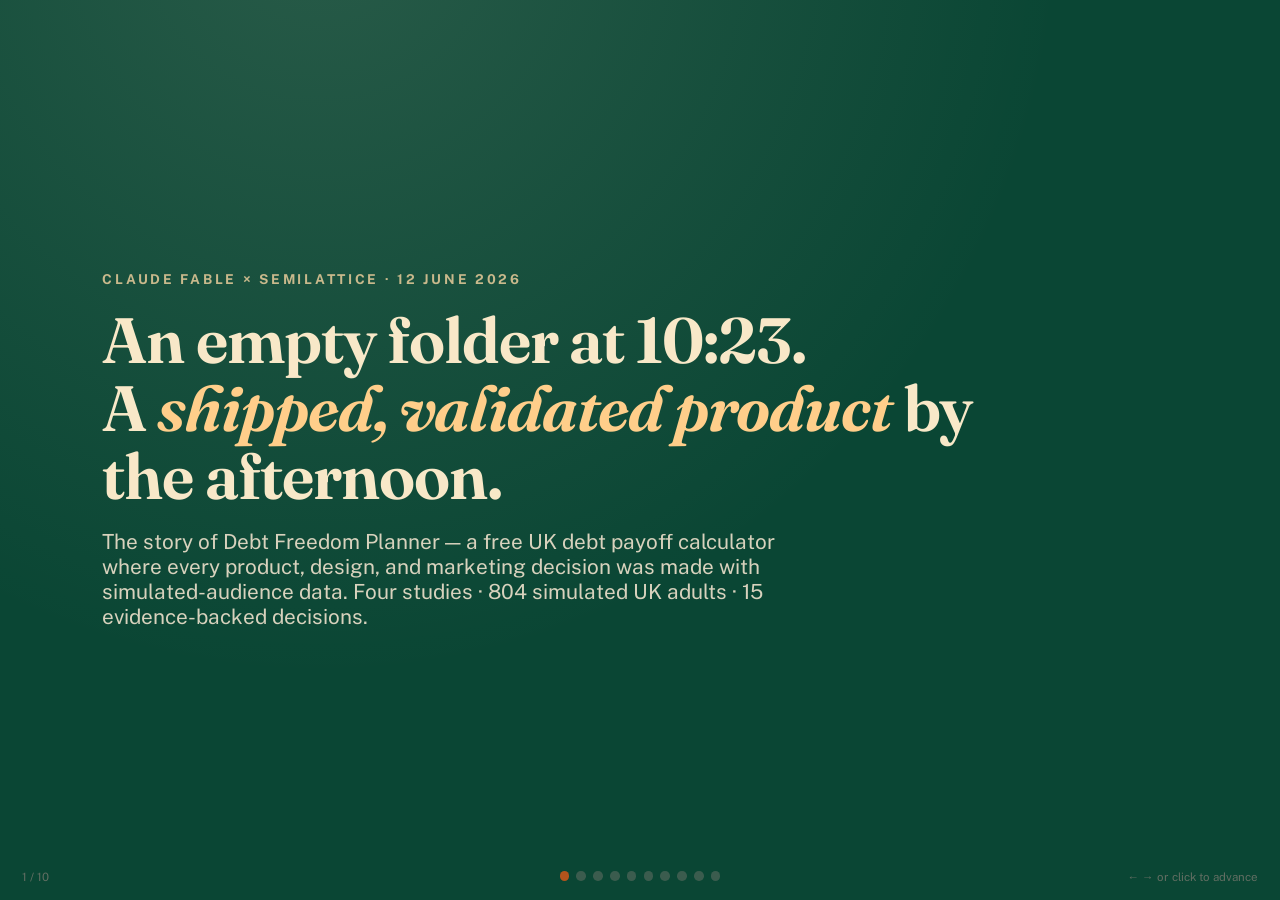
==== docs/deck.html @ 79e79d1e "Add visual story deck at docs/deck.html Co-Authored-By: Claude Fable 5 <noreply@anthropic.com>" ====
<!DOCTYPE html>
<html lang="en-GB">
<head>
<meta charset="UTF-8">
<meta name="viewport" content="width=device-width, initial-scale=1.0">
<title>Built by Fable + Semilattice — the story of Debt Freedom Planner</title>
<link href="https://fonts.googleapis.com/css2?family=Fraunces:ital,opsz,wght@0,9..144,400;0,9..144,560;0,9..144,640;1,9..144,560&family=Public+Sans:wght@400;600;700&display=swap" rel="stylesheet">
<style>
  :root {
    --paper: #f7f2e9; --card: #fffdf8; --ink: #1c2b24; --ink-soft: #4c5a52;
    --green: #0d5c44; --green-deep: #0a4634; --copper: #b4541c; --copper-soft: #fdeadd;
    --gold: #f8e8c8; --line: #ddd2bd;
  }
  * { box-sizing: border-box; }
  html, body { margin: 0; height: 100%; overflow: hidden; font-family: "Public Sans", sans-serif; background: var(--ink); }

  .slide {
    position: absolute; inset: 0; display: none; flex-direction: column; justify-content: center;
    padding: 5vh 8vw; background: var(--paper); color: var(--ink);
  }
  .slide.active { display: flex; animation: arrive 0.45s cubic-bezier(0.2,0.8,0.3,1); }
  @keyframes arrive { from { opacity: 0; transform: translateY(10px); } }
  .slide.dark { background: var(--green-deep); color: var(--gold);
    background-image: radial-gradient(ellipse at 25% -10%, rgba(244,232,208,0.13), transparent 55%); }

  .eyebrow { font-size: clamp(0.7rem, 1.4vw, 0.85rem); font-weight: 700; letter-spacing: 0.2em; text-transform: uppercase; color: var(--copper); margin: 0 0 1.2rem; }
  .dark .eyebrow { color: #c9b98c; }
  h1 { font-family: "Fraunces", serif; font-weight: 640; font-size: clamp(2rem, 5.2vw, 4rem); line-height: 1.06; letter-spacing: -0.015em; margin: 0 0 1.2rem; max-width: 22ch; }
  h1 em { font-style: italic; color: var(--copper); }
  .dark h1 em { color: #ffce8a; }
  .sub { font-size: clamp(1rem, 1.9vw, 1.3rem); color: var(--ink-soft); max-width: 56ch; margin: 0; }
  .dark .sub { color: #d8d2bd; }

  .bignum { font-family: "Fraunces", serif; font-style: italic; font-weight: 560; font-size: clamp(4rem, 13vw, 9rem); line-height: 1; color: var(--copper); }
  .dark .bignum { color: #ffce8a; }

  /* bar charts */
  .chart { margin: 2.2rem 0 0; max-width: 880px; }
  .chart-title { font-size: clamp(0.85rem, 1.6vw, 1rem); font-weight: 700; margin-bottom: 1rem; }
  .bar-row { display: grid; grid-template-columns: minmax(150px, 0.42fr) 1fr; gap: 0.8rem; align-items: center; margin: 0.5rem 0; font-size: clamp(0.8rem, 1.5vw, 0.95rem); }
  .bar-row .lbl { text-align: right; color: var(--ink-soft); line-height: 1.2; }
  .dark .bar-row .lbl { color: #d8d2bd; }
  .bar-track { position: relative; height: clamp(1.5rem, 3.6vh, 2.1rem); }
  .bar { height: 100%; border-radius: 4px; background: var(--line); display: flex; align-items: center; min-width: 2px;
    animation: grow 0.8s 0.15s cubic-bezier(0.2,0.8,0.3,1) both; transform-origin: left; }
  @keyframes grow { from { transform: scaleX(0); } }
  .bar.win { background: var(--copper); }
  .bar.green { background: var(--green); }
  .dark .bar { background: rgba(243,239,228,0.25); }
  .dark .bar.win { background: #ffce8a; }
  .bar-val { position: absolute; left: calc(var(--w) + 0.6rem); top: 50%; transform: translateY(-50%); font-weight: 700; white-space: nowrap; }
  .bar.win + .bar-val { color: var(--copper); }
  .dark .bar.win + .bar-val { color: #ffce8a; }

  .decision { margin-top: 2.4rem; background: var(--card); border: 1.5px solid var(--copper); border-radius: 10px;
    padding: 1rem 1.4rem; font-size: clamp(0.9rem, 1.7vw, 1.1rem); max-width: 760px; }
  .decision b { color: var(--copper); }
  .dark .decision { background: rgba(255,253,248,0.08); border-color: rgba(255,206,138,0.6); color: var(--gold); }
  .dark .decision b { color: #ffce8a; }

  .cols { display: grid; grid-template-columns: 1fr 1fr; gap: 4vw; align-items: center; }
  .shot { max-height: 74vh; max-width: 100%; border-radius: 10px; box-shadow: 0 14px 50px rgba(0,0,0,0.35); border: 1px solid var(--line); }

  .stats3 { display: grid; grid-template-columns: repeat(3, 1fr); gap: 2.5vw; margin-top: 2.5rem; max-width: 900px; }
  .stat .n { font-family: "Fraunces", serif; font-style: italic; font-weight: 560; font-size: clamp(2.2rem, 5.5vw, 4rem); color: var(--copper); }
  .dark .stat .n { color: #ffce8a; }
  .stat .d { font-size: clamp(0.8rem, 1.5vw, 0.95rem); color: var(--ink-soft); margin-top: 0.3rem; }
  .dark .stat .d { color: #d8d2bd; }

  .foot-link { font-size: clamp(0.8rem, 1.5vw, 0.95rem); margin-top: 2rem; }
  .foot-link a { color: var(--copper); font-weight: 700; }
  .dark .foot-link a { color: #ffce8a; }

  /* nav */
  #nav { position: fixed; bottom: 1.2rem; left: 0; right: 0; display: flex; justify-content: center; gap: 0.45rem; z-index: 10; }
  #nav button { width: 0.6rem; height: 0.6rem; border-radius: 50%; border: none; cursor: pointer; background: rgba(120,120,110,0.45); padding: 0; }
  #nav button.on { background: var(--copper); }
  #hintkeys { position: fixed; bottom: 1rem; right: 1.4rem; font-size: 0.72rem; color: rgba(120,120,110,0.8); z-index: 10; }
  .pageno { position: fixed; bottom: 1rem; left: 1.4rem; font-size: 0.72rem; color: rgba(120,120,110,0.8); z-index: 10; }
</style>
</head>
<body>

<!-- 1 · TITLE -->
<section class="slide dark">
  <p class="eyebrow">Claude Fable × Semilattice · 12 June 2026</p>
  <h1>An empty folder at 10:23.<br>A <em>shipped, validated product</em> by the afternoon.</h1>
  <p class="sub">The story of Debt Freedom Planner — a free UK debt payoff calculator where every product, design, and marketing decision was made with simulated-audience data. Four studies · 804 simulated UK adults · 15 evidence-backed decisions.</p>
</section>

<!-- 2 · THE BRIEF -->
<section class="slide">
  <p class="eyebrow">The brief</p>
  <h1>Ship a personal finance product for UK consumers. <em>Win 100 users.</em></h1>
  <p class="sub">No concept given. No spec. One tool that changes everything: Semilattice — simulated UK audiences accurate enough (90% benchmarked) to do discovery, concept testing, copy testing, and usability research in minutes instead of weeks.</p>
  <div class="stats3">
    <div class="stat"><div class="n">4</div><div class="d">Semilattice studies, each feeding the next</div></div>
    <div class="stat"><div class="n">804</div><div class="d">simulated UK adults (Consumer Finance audience)</div></div>
    <div class="stat"><div class="n">~4 min</div><div class="d">per study, concept to data</div></div>
  </div>
</section>

<!-- 3 · DISCOVERY: THE PAIN -->
<section class="slide">
  <p class="eyebrow">Study 1 · Discovery — "what hurts most?"</p>
  <h1>Budgeting hurts <em>5× more</em> than anything else…</h1>
  <div class="chart">
    <div class="chart-title">"Which personal finance task frustrates you most?"</div>
    <div class="bar-row"><span class="lbl">Budgeting &amp; tracking money</span><span class="bar-track"><span class="bar win" style="width:93%; --w:93%"></span><span class="bar-val" style="--w:93%">46.6%</span></span></div>
    <div class="bar-row"><span class="lbl">Paying off debts efficiently</span><span class="bar-track"><span class="bar" style="width:20%; --w:20%"></span><span class="bar-val" style="--w:20%">10.0%</span></span></div>
    <div class="bar-row"><span class="lbl">Tax</span><span class="bar-track"><span class="bar" style="width:13%; --w:13%"></span><span class="bar-val" style="--w:13%">6.6%</span></span></div>
    <div class="bar-row"><span class="lbl">Savings goals</span><span class="bar-track"><span class="bar" style="width:7%; --w:7%"></span><span class="bar-val" style="--w:7%">3.3%</span></span></div>
    <div class="bar-row"><span class="lbl">Pensions</span><span class="bar-track"><span class="bar" style="width:5%; --w:5%"></span><span class="bar-val" style="--w:5%">2.4%</span></span></div>
  </div>
</section>

<!-- 4 · DISCOVERY: THE GAP -->
<section class="slide">
  <p class="eyebrow">Study 1 · Discovery — "why do current apps fail?"</p>
  <h1>…and people don&rsquo;t want another dashboard. <em>They want to be told what to do.</em></h1>
  <div class="chart">
    <div class="chart-title">Biggest frustration with money apps people have tried</div>
    <div class="bar-row"><span class="lbl">"No useful advice — just data"</span><span class="bar-track"><span class="bar win" style="width:79%; --w:79%"></span><span class="bar-val" style="--w:79%">39.7%</span></span></div>
    <div class="bar-row"><span class="lbl">Require linking my bank</span><span class="bar-track"><span class="bar" style="width:32%; --w:32%"></span><span class="bar-val" style="--w:32%">15.8%</span></span></div>
    <div class="bar-row"><span class="lbl">Too much manual data entry</span><span class="bar-track"><span class="bar" style="width:28%; --w:28%"></span><span class="bar-val" style="--w:28%">14.1%</span></span></div>
    <div class="bar-row"><span class="lbl">Don't trust them with my info</span><span class="bar-track"><span class="bar" style="width:17%; --w:17%"></span><span class="bar-val" style="--w:17%">8.3%</span></span></div>
  </div>
  <div class="decision"><b>→ Decisions D1–D3:</b> give specific actions, never just charts · no bank connection (93.8% prefer it) · data never leaves the device (85.5% abandon over data sharing).</div>
</section>

<!-- 5 · CONCEPT HEAD-TO-HEAD -->
<section class="slide">
  <p class="eyebrow">Study 2 · Concept head-to-head</p>
  <h1>Three concepts entered. <em>One dominated both metrics.</em></h1>
  <div class="chart">
    <div class="chart-title">"Which would you try first?" — and who would <i>definitely</i> recommend it after use</div>
    <div class="bar-row"><span class="lbl">Debt Freedom Planner</span><span class="bar-track"><span class="bar win" style="width:92%; --w:92%"></span><span class="bar-val" style="--w:92%">45.8% try-first · 67.6% definite recommend</span></span></div>
    <div class="bar-row"><span class="lbl">Money MOT (score /100)</span><span class="bar-track"><span class="bar" style="width:66%; --w:66%"></span><span class="bar-val" style="--w:66%">32.9% · 17.6%</span></span></div>
    <div class="bar-row"><span class="lbl">Money Snapshot (budget)</span><span class="bar-track"><span class="bar" style="width:43%; --w:43%"></span><span class="bar-val" style="--w:43%">21.3% · 27.8%</span></span></div>
  </div>
  <div class="decision"><b>→ Decision D5:</b> build the Debt Freedom Planner. <b>D6:</b> 84.3% share useful tools with friends — one-tap sharing becomes a core feature, not a footer link.</div>
</section>

<!-- 6 · HEADLINE TEST -->
<section class="slide">
  <p class="eyebrow">Study 3 · Headline test (5 options)</p>
  <h1>&ldquo;<em>Stop guessing.</em>&rdquo; beat every other headline — 2:1.</h1>
  <div class="chart">
    <div class="chart-title">Forced choice: "which would make you click?"</div>
    <div class="bar-row"><span class="lbl">"Stop guessing. See exactly when…"</span><span class="bar-track"><span class="bar win" style="width:93%; --w:93%"></span><span class="bar-val" style="--w:93%">46.7%</span></span></div>
    <div class="bar-row"><span class="lbl">"What's your debt-free date?"</span><span class="bar-track"><span class="bar" style="width:43%; --w:43%"></span><span class="bar-val" style="--w:43%">21.3%</span></span></div>
    <div class="bar-row"><span class="lbl">"See your date in 60 seconds"</span><span class="bar-track"><span class="bar" style="width:26%; --w:26%"></span><span class="bar-val" style="--w:26%">13.0%</span></span></div>
    <div class="bar-row"><span class="lbl">"The fastest way out of debt"</span><span class="bar-track"><span class="bar" style="width:21%; --w:21%"></span><span class="bar-val" style="--w:21%">10.5%</span></span></div>
    <div class="bar-row"><span class="lbl">"Clear your debts months sooner"</span><span class="bar-track"><span class="bar" style="width:14%; --w:14%"></span><span class="bar-val" style="--w:14%">7.1%</span></span></div>
  </div>
  <div class="decision"><b>→ Bonus save:</b> 62.7% found the "60 seconds" claim unbelievable, and speed mattered to just 0.1%. Every speed claim was deleted before launch.</div>
</section>

<!-- 7 · THE BUILD -->
<section class="slide dark">
  <div class="cols">
    <div>
      <p class="eyebrow">The build — same afternoon</p>
      <h1>Every validated decision, <em>shipped.</em></h1>
      <p class="sub">Calculation engine written test-first (11 passing tests) · winning headline verbatim · calm trust strip with "Why is this free?" · instant debt-free date, depth below · one-tap share · StepChange / National Debtline / MoneyHelper signposting. Static page, no server, no tracking.</p>
      <p class="foot-link"><a href="https://semilattice-research.github.io/debt-freedom-planner/">semilattice-research.github.io/debt-freedom-planner →</a></p>
    </div>
    <div><img class="shot" src="dfp-fullpage.jpeg" alt="Full page screenshot of Debt Freedom Planner"></div>
  </div>
</section>

<!-- 8 · USABILITY -->
<section class="slide">
  <p class="eyebrow">Study 4 · Simulated usability test on the live URL</p>
  <h1>5 of 5 completed the flow. <em>All five said they&rsquo;d share it.</em></h1>
  <div class="stats3">
    <div class="stat"><div class="n">100%</div><div class="d">task completion — debt-free date, savings, monthly payments, strategy choice</div></div>
    <div class="stat"><div class="n">&lt;2 min</div><div class="d">every session (97–114 seconds)</div></div>
    <div class="stat"><div class="n">3</div><div class="d">minor issues found → fixed and re-shipped the same day (v1.1)</div></div>
  </div>
  <p class="sub" style="margin-top:2.4rem">"The overdraft warning felt like the tool was actually looking out for me." — the never-clears interest warning was the standout trust moment, cited by 4 of 5 users.</p>
</section>

<!-- 9 · DECISION GRAPH -->
<section class="slide">
  <p class="eyebrow">The method, made visible</p>
  <h1>Four studies. Fifteen decisions. <em>No decision without a number.</em></h1>
  <p class="sub">Every decision cites the exact data point that produced it, every study inherits the decisions before it, and superseded choices are struck through — never deleted. The whole lineage is an interactive graph.</p>
  <div class="stats3">
    <div class="stat"><div class="n">S1→S4</div><div class="d">each study consumed the last one's decisions as fixed context</div></div>
    <div class="stat"><div class="n">D1–D15</div><div class="d">decision register, each with its evidence pointer</div></div>
    <div class="stat"><div class="n">v1.1</div><div class="d">two shipped builds, both downstream of the data</div></div>
  </div>
  <p class="foot-link"><a href="decision-graph.html">Explore the interactive decision graph →</a></p>
</section>

<!-- 10 · WHAT'S NEXT -->
<section class="slide dark">
  <p class="eyebrow">Next · the road to 100 users</p>
  <h1>The data already wrote the <em>launch plan.</em></h1>
  <p class="sub">52.4% decide whether to try a money tool based on trusting the source, and 84.3% pass useful tools to friends. So: no ads — launch posts drafted for the UK's trusted money communities (Reddit personal-finance subs, the MoneySavingExpert forum, Show HN), and the share loop is built into the results screen.</p>
  <div class="stats3">
    <div class="stat"><div class="n">52.4%</div><div class="d">decide on source trust → trusted communities, not ads</div></div>
    <div class="stat"><div class="n">84.3%</div><div class="d">would send the link to a friend → sharing is the growth engine</div></div>
    <div class="stat"><div class="n">100</div><div class="d">users = success, measured by GitHub Pages traffic (no tracking on-site, by design)</div></div>
  </div>
  <p class="foot-link"><a href="https://github.com/semilattice-research/debt-freedom-planner">github.com/semilattice-research/debt-freedom-planner →</a></p>
</section>

<div id="nav"></div>
<div class="pageno" id="pageno"></div>
<div id="hintkeys">← → or click to advance</div>

<script>
  const slides = [...document.querySelectorAll('.slide')];
  const nav = document.getElementById('nav');
  let cur = 0;
  slides.forEach((_, i) => {
    const b = document.createElement('button');
    b.setAttribute('aria-label', 'Slide ' + (i + 1));
    b.addEventListener('click', (ev) => { ev.stopPropagation(); go(i); });
    nav.appendChild(b);
  });
  function go(i) {
    cur = Math.max(0, Math.min(slides.length - 1, i));
    slides.forEach((s, j) => s.classList.toggle('active', j === cur));
    [...nav.children].forEach((b, j) => b.classList.toggle('on', j === cur));
    document.getElementById('pageno').textContent = (cur + 1) + ' / ' + slides.length;
  }
  document.addEventListener('keydown', (e) => {
    if (e.key === 'ArrowRight' || e.key === ' ' || e.key === 'PageDown') go(cur + 1);
    if (e.key === 'ArrowLeft' || e.key === 'PageUp') go(cur - 1);
    if (e.key === 'Home') go(0);
  });
  document.addEventListener('click', (e) => { if (!e.target.closest('a, button')) go(cur + 1); });
  let touchX = null;
  document.addEventListener('touchstart', (e) => { touchX = e.touches[0].clientX; }, { passive: true });
  document.addEventListener('touchend', (e) => {
    if (touchX === null) return;
    const dx = e.changedTouches[0].clientX - touchX;
    if (Math.abs(dx) > 40) go(cur + (dx < 0 ? 1 : -1));
    touchX = null;
  }, { passive: true });
  go(0);
</script>
</body>
</html>
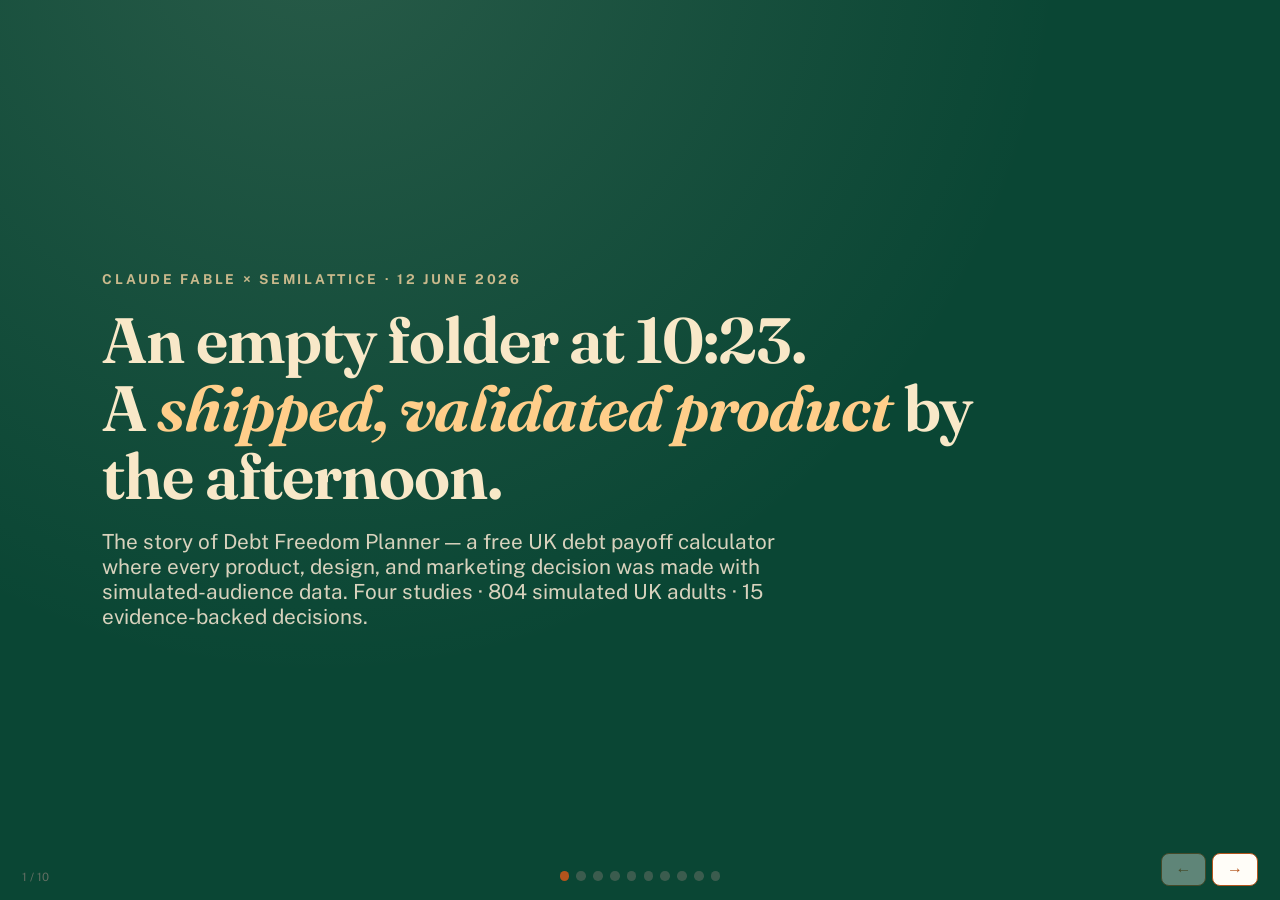
==== commit 793926b4: "Deck: require explicit navigation (arrow buttons/keys), remove click-anywhere advance Co-Authored-By" ====
--- a/docs/deck.html
+++ b/docs/deck.html
@@ -75,7 +75,14 @@
   #nav { position: fixed; bottom: 1.2rem; left: 0; right: 0; display: flex; justify-content: center; gap: 0.45rem; z-index: 10; }
   #nav button { width: 0.6rem; height: 0.6rem; border-radius: 50%; border: none; cursor: pointer; background: rgba(120,120,110,0.45); padding: 0; }
   #nav button.on { background: var(--copper); }
-  #hintkeys { position: fixed; bottom: 1rem; right: 1.4rem; font-size: 0.72rem; color: rgba(120,120,110,0.8); z-index: 10; }
+  #hintkeys { position: fixed; bottom: 0.9rem; right: 1.4rem; z-index: 10; display: flex; gap: 0.4rem; }
+  #hintkeys button {
+    font: inherit; font-size: 1rem; font-weight: 700; cursor: pointer;
+    color: var(--copper); background: var(--card); border: 1.5px solid var(--copper);
+    border-radius: 8px; padding: 0.35rem 0.85rem;
+  }
+  #hintkeys button:hover { background: var(--copper-soft); }
+  #hintkeys button:disabled { opacity: 0.35; cursor: default; }
   .pageno { position: fixed; bottom: 1rem; left: 1.4rem; font-size: 0.72rem; color: rgba(120,120,110,0.8); z-index: 10; }
 </style>
 </head>
@@ -209,7 +216,10 @@
 
 <div id="nav"></div>
 <div class="pageno" id="pageno"></div>
-<div id="hintkeys">← → or click to advance</div>
+<div id="hintkeys">
+  <button id="prev" aria-label="Previous slide">←</button>
+  <button id="next" aria-label="Next slide">→</button>
+</div>
 
 <script>
   const slides = [...document.querySelectorAll('.slide')];
@@ -226,13 +236,16 @@
     slides.forEach((s, j) => s.classList.toggle('active', j === cur));
     [...nav.children].forEach((b, j) => b.classList.toggle('on', j === cur));
     document.getElementById('pageno').textContent = (cur + 1) + ' / ' + slides.length;
+    document.getElementById('prev').disabled = cur === 0;
+    document.getElementById('next').disabled = cur === slides.length - 1;
   }
   document.addEventListener('keydown', (e) => {
     if (e.key === 'ArrowRight' || e.key === ' ' || e.key === 'PageDown') go(cur + 1);
     if (e.key === 'ArrowLeft' || e.key === 'PageUp') go(cur - 1);
     if (e.key === 'Home') go(0);
   });
-  document.addEventListener('click', (e) => { if (!e.target.closest('a, button')) go(cur + 1); });
+  document.getElementById('prev').addEventListener('click', () => go(cur - 1));
+  document.getElementById('next').addEventListener('click', () => go(cur + 1));
   let touchX = null;
   document.addEventListener('touchstart', (e) => { touchX = e.touches[0].clientX; }, { passive: true });
   document.addEventListener('touchend', (e) => {
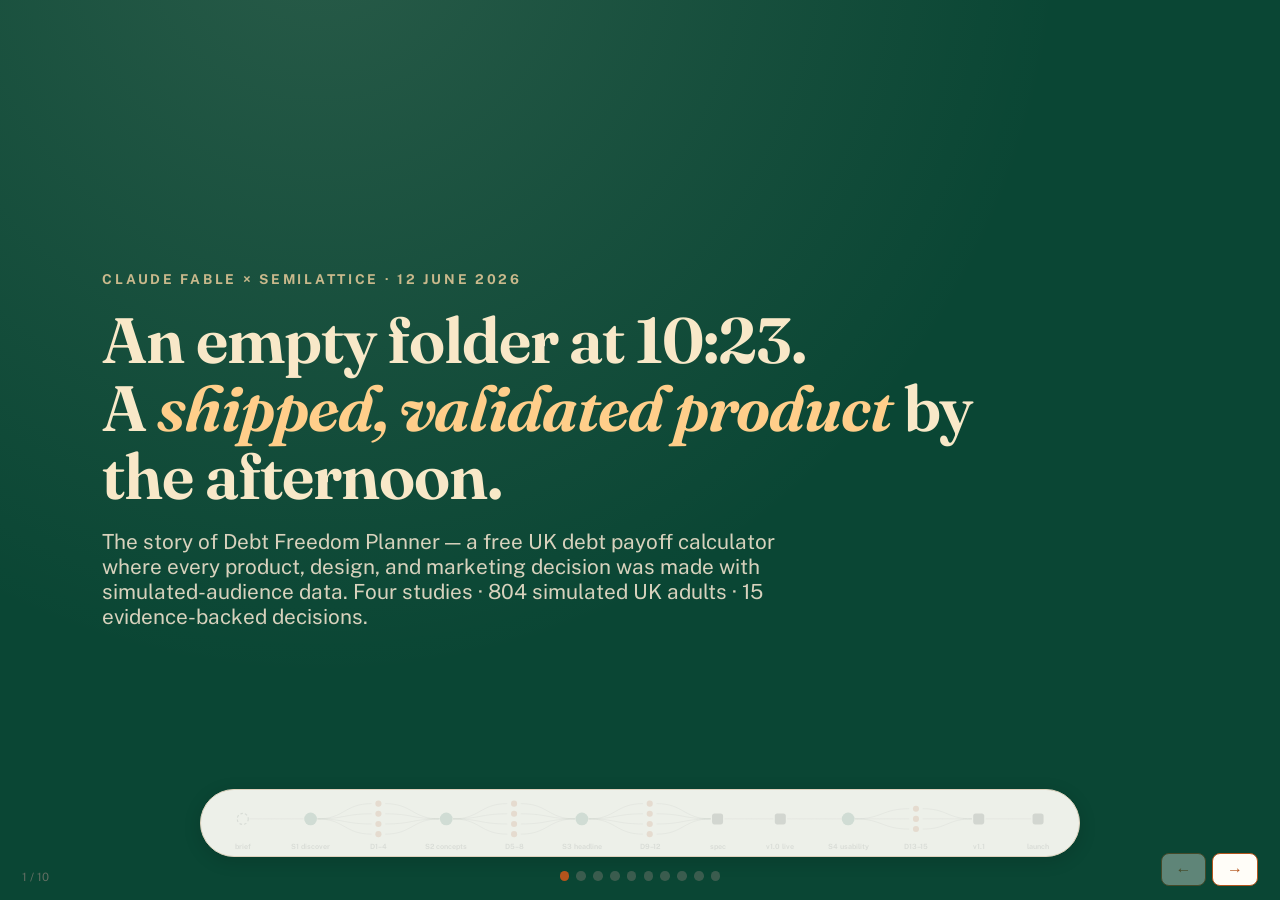
==== commit ba277619: "Deck: growing mini decision graph along the bottom; fix overflowing bar label Co-Authored-By: Claude" ====
--- a/docs/deck.html
+++ b/docs/deck.html
@@ -71,6 +71,22 @@
   .foot-link a { color: var(--copper); font-weight: 700; }
   .dark .foot-link a { color: #ffce8a; }
 
+  /* growing mini decision graph */
+  #minigraph {
+    position: fixed; bottom: 2.7rem; left: 50%; transform: translateX(-50%);
+    width: min(92vw, 880px); z-index: 10;
+    background: rgba(255, 253, 248, 0.93); border: 1px solid var(--line); border-radius: 999px;
+    padding: 0.35rem 1.1rem 0.15rem; box-shadow: 0 4px 18px rgba(0, 0, 0, 0.14);
+  }
+  #minigraph svg { display: block; width: 100%; height: auto; }
+  #minigraph .nd, #minigraph .lb { opacity: 0.13; transition: opacity 0.45s ease; }
+  #minigraph .ed { stroke: #8d9890; stroke-width: 1; fill: none; opacity: 0.1; transition: opacity 0.45s ease; }
+  #minigraph .nd.seen, #minigraph .lb.seen { opacity: 1; }
+  #minigraph .ed.seen { opacity: 0.75; }
+  #minigraph .nd.now { animation: nodepulse 1.3s ease-in-out infinite; }
+  @keyframes nodepulse { 0%, 100% { opacity: 1; } 50% { opacity: 0.45; } }
+  @media (max-width: 640px), (max-height: 560px) { #minigraph { display: none; } }
+
   /* nav */
   #nav { position: fixed; bottom: 1.2rem; left: 0; right: 0; display: flex; justify-content: center; gap: 0.45rem; z-index: 10; }
   #nav button { width: 0.6rem; height: 0.6rem; border-radius: 50%; border: none; cursor: pointer; background: rgba(120,120,110,0.45); padding: 0; }
@@ -141,7 +157,7 @@
   <h1>Three concepts entered. <em>One dominated both metrics.</em></h1>
   <div class="chart">
     <div class="chart-title">"Which would you try first?" — and who would <i>definitely</i> recommend it after use</div>
-    <div class="bar-row"><span class="lbl">Debt Freedom Planner</span><span class="bar-track"><span class="bar win" style="width:92%; --w:92%"></span><span class="bar-val" style="--w:92%">45.8% try-first · 67.6% definite recommend</span></span></div>
+    <div class="bar-row"><span class="lbl">Debt Freedom Planner</span><span class="bar-track"><span class="bar win" style="width:92%; --w:92%"></span><span class="bar-val" style="--w:92%">45.8% · 67.6%</span></span></div>
     <div class="bar-row"><span class="lbl">Money MOT (score /100)</span><span class="bar-track"><span class="bar" style="width:66%; --w:66%"></span><span class="bar-val" style="--w:66%">32.9% · 17.6%</span></span></div>
     <div class="bar-row"><span class="lbl">Money Snapshot (budget)</span><span class="bar-track"><span class="bar" style="width:43%; --w:43%"></span><span class="bar-val" style="--w:43%">21.3% · 27.8%</span></span></div>
   </div>
@@ -214,6 +230,7 @@
   <p class="foot-link"><a href="https://github.com/semilattice-research/debt-freedom-planner">github.com/semilattice-research/debt-freedom-planner →</a></p>
 </section>
 
+<div id="minigraph" aria-hidden="true"></div>
 <div id="nav"></div>
 <div class="pageno" id="pageno"></div>
 <div id="hintkeys">
@@ -222,6 +239,60 @@
 </div>
 
 <script>
+  /* ---- growing mini decision graph ----
+     step = the slide (1-based) on which the node enters the story */
+  const MINI = [
+    { id: 'C0',  x: 28,  t: 'ctx', step: 2,  label: 'brief' },
+    { id: 'S1',  x: 108, t: 'sim', step: 3,  label: 'S1 discover' },
+    { id: 'G1',  x: 188, t: 'dec', step: 4,  n: 4, label: 'D1–4' },
+    { id: 'S2',  x: 268, t: 'sim', step: 5,  label: 'S2 concepts' },
+    { id: 'G2',  x: 348, t: 'dec', step: 5,  n: 4, label: 'D5–8' },
+    { id: 'S3',  x: 428, t: 'sim', step: 6,  label: 'S3 headline' },
+    { id: 'G3',  x: 508, t: 'dec', step: 6,  n: 4, label: 'D9–12' },
+    { id: 'SP',  x: 588, t: 'art', step: 7,  label: 'spec' },
+    { id: 'B1',  x: 662, t: 'art', step: 7,  label: 'v1.0 live' },
+    { id: 'S4',  x: 742, t: 'sim', step: 8,  label: 'S4 usability' },
+    { id: 'G4',  x: 822, t: 'dec', step: 8,  n: 3, label: 'D13–15' },
+    { id: 'B2',  x: 896, t: 'art', step: 9,  label: 'v1.1' },
+    { id: 'L',   x: 966, t: 'art', step: 10, label: 'launch' },
+  ];
+  const CY = 27;
+  const dotYs = (n) => n === 4 ? [9, 21, 33, 45] : [15, 27, 39];
+  (function buildMini() {
+    const fill = { sim: '#0d5c44', dec: '#b4541c', art: '#1c2b24' };
+    let edges = '', nodes = '', labels = '';
+    MINI.forEach((m, i) => {
+      const prev = MINI[i - 1];
+      if (prev) {
+        const st = Math.max(m.step, prev.step);
+        const pys = prev.t === 'dec' ? dotYs(prev.n) : [CY];
+        const mys = m.t === 'dec' ? dotYs(m.n) : [CY];
+        pys.forEach(py => mys.forEach(my => {
+          edges += `<path class="ed" data-step="${st}" d="M ${prev.x + 8} ${py} C ${(prev.x + m.x) / 2} ${py}, ${(prev.x + m.x) / 2} ${my}, ${m.x - 8} ${my}"/>`;
+        }));
+      }
+      if (m.t === 'dec') {
+        dotYs(m.n).forEach(y => { nodes += `<circle class="nd" data-step="${m.step}" cx="${m.x}" cy="${y}" r="3.6" fill="${fill.dec}"/>`; });
+      } else if (m.t === 'sim') {
+        nodes += `<circle class="nd" data-step="${m.step}" cx="${m.x}" cy="${CY}" r="7.5" fill="${fill.sim}"/>`;
+      } else if (m.t === 'art') {
+        nodes += `<rect class="nd" data-step="${m.step}" x="${m.x - 6.5}" y="${CY - 6.5}" width="13" height="13" rx="3" fill="${fill.art}"/>`;
+      } else {
+        nodes += `<circle class="nd" data-step="${m.step}" cx="${m.x}" cy="${CY}" r="6.5" fill="none" stroke="#4c5a52" stroke-width="1.3" stroke-dasharray="3 2.4"/>`;
+      }
+      labels += `<text class="lb" data-step="${m.step}" x="${m.x}" y="62" text-anchor="middle" font-size="8.5" font-weight="600" fill="#4c5a52">${m.label}</text>`;
+    });
+    document.getElementById('minigraph').innerHTML =
+      `<svg viewBox="0 0 994 68" role="presentation">${edges}${nodes}${labels}</svg>`;
+  })();
+  function updateMini(slide) {
+    document.querySelectorAll('#minigraph [data-step]').forEach(el => {
+      const st = +el.dataset.step;
+      el.classList.toggle('seen', st <= slide);
+      el.classList.toggle('now', st === slide && el.classList.contains('nd'));
+    });
+  }
+
   const slides = [...document.querySelectorAll('.slide')];
   const nav = document.getElementById('nav');
   let cur = 0;
@@ -238,6 +309,7 @@
     document.getElementById('pageno').textContent = (cur + 1) + ' / ' + slides.length;
     document.getElementById('prev').disabled = cur === 0;
     document.getElementById('next').disabled = cur === slides.length - 1;
+    updateMini(cur + 1);
   }
   document.addEventListener('keydown', (e) => {
     if (e.key === 'ArrowRight' || e.key === ' ' || e.key === 'PageDown') go(cur + 1);
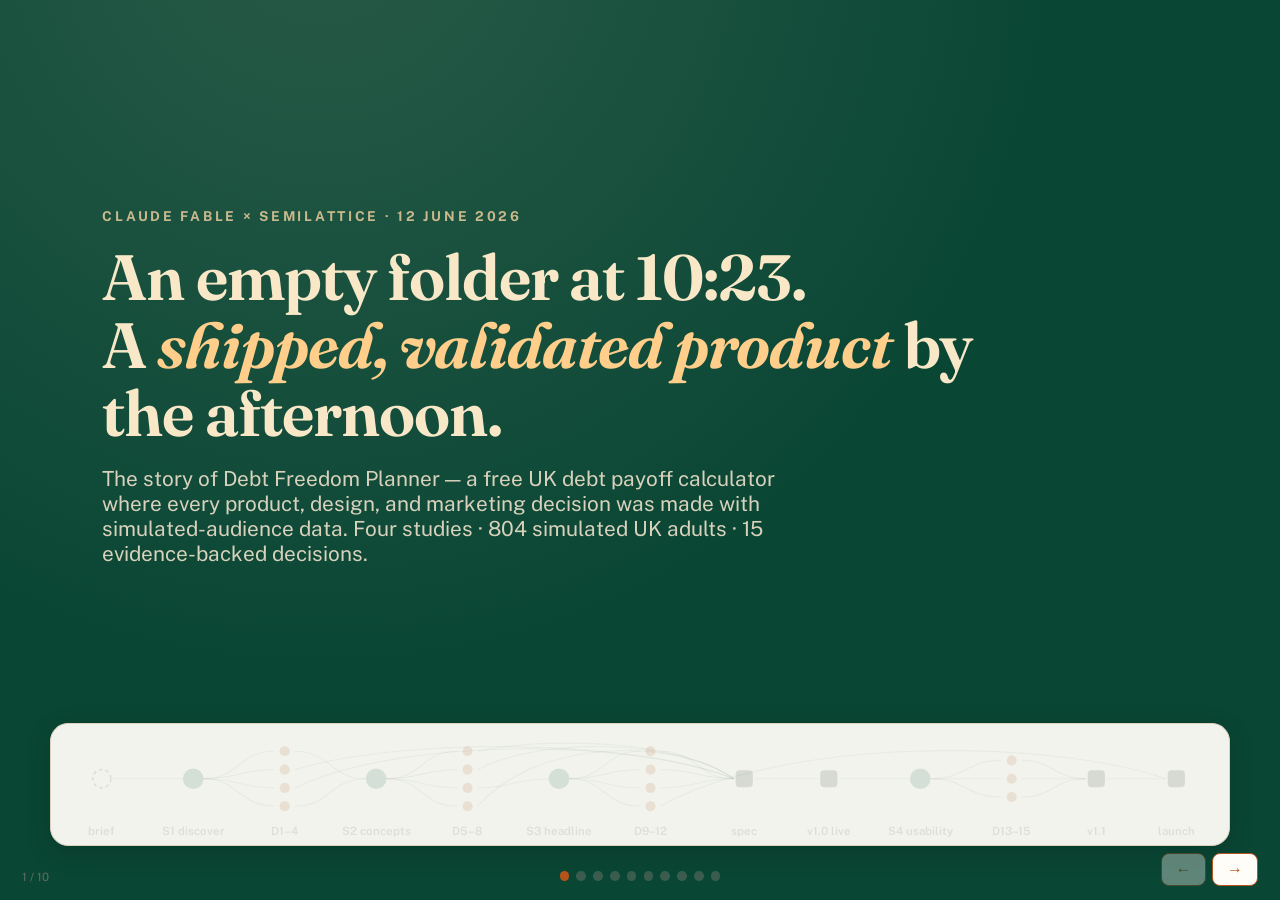
==== commit 7d7564d2: "Deck mini graph: accurate edges from decision register, larger and raised Co-Authored-By: Claude Fab" ====
--- a/docs/deck.html
+++ b/docs/deck.html
@@ -73,10 +73,10 @@
 
   /* growing mini decision graph */
   #minigraph {
-    position: fixed; bottom: 2.7rem; left: 50%; transform: translateX(-50%);
-    width: min(92vw, 880px); z-index: 10;
-    background: rgba(255, 253, 248, 0.93); border: 1px solid var(--line); border-radius: 999px;
-    padding: 0.35rem 1.1rem 0.15rem; box-shadow: 0 4px 18px rgba(0, 0, 0, 0.14);
+    position: fixed; bottom: 3.4rem; left: 50%; transform: translateX(-50%);
+    width: min(96vw, 1180px); z-index: 10;
+    background: rgba(255, 253, 248, 0.95); border: 1px solid var(--line); border-radius: 18px;
+    padding: 0.55rem 1.3rem 0.25rem; box-shadow: 0 6px 26px rgba(0, 0, 0, 0.16);
   }
   #minigraph svg { display: block; width: 100%; height: auto; }
   #minigraph .nd, #minigraph .lb { opacity: 0.13; transition: opacity 0.45s ease; }
@@ -86,6 +86,8 @@
   #minigraph .nd.now { animation: nodepulse 1.3s ease-in-out infinite; }
   @keyframes nodepulse { 0%, 100% { opacity: 1; } 50% { opacity: 0.45; } }
   @media (max-width: 640px), (max-height: 560px) { #minigraph { display: none; } }
+  .slide { padding-bottom: 19vh; }
+  @media (max-width: 640px), (max-height: 560px) { .slide { padding-bottom: 5vh; } }
 
   /* nav */
   #nav { position: fixed; bottom: 1.2rem; left: 0; right: 0; display: flex; justify-content: center; gap: 0.45rem; z-index: 10; }
@@ -239,51 +241,83 @@
 </div>
 
 <script>
-  /* ---- growing mini decision graph ----
+  /* ---- growing mini decision graph (accurate edges, see DECISION_GRAPH.md) ----
      step = the slide (1-based) on which the node enters the story */
-  const MINI = [
-    { id: 'C0',  x: 28,  t: 'ctx', step: 2,  label: 'brief' },
-    { id: 'S1',  x: 108, t: 'sim', step: 3,  label: 'S1 discover' },
-    { id: 'G1',  x: 188, t: 'dec', step: 4,  n: 4, label: 'D1–4' },
-    { id: 'S2',  x: 268, t: 'sim', step: 5,  label: 'S2 concepts' },
-    { id: 'G2',  x: 348, t: 'dec', step: 5,  n: 4, label: 'D5–8' },
-    { id: 'S3',  x: 428, t: 'sim', step: 6,  label: 'S3 headline' },
-    { id: 'G3',  x: 508, t: 'dec', step: 6,  n: 4, label: 'D9–12' },
-    { id: 'SP',  x: 588, t: 'art', step: 7,  label: 'spec' },
-    { id: 'B1',  x: 662, t: 'art', step: 7,  label: 'v1.0 live' },
-    { id: 'S4',  x: 742, t: 'sim', step: 8,  label: 'S4 usability' },
-    { id: 'G4',  x: 822, t: 'dec', step: 8,  n: 3, label: 'D13–15' },
-    { id: 'B2',  x: 896, t: 'art', step: 9,  label: 'v1.1' },
-    { id: 'L',   x: 966, t: 'art', step: 10, label: 'launch' },
+  const CY = 40;
+  const Y4 = [16, 32, 48, 64], Y3 = [24, 40, 56];
+  const MN = {
+    C0:  { x: 26,  y: CY,    t: 'ctx', step: 2,  label: 'brief' },
+    S1:  { x: 106, y: CY,    t: 'sim', step: 3,  label: 'S1 discover' },
+    D1:  { x: 186, y: Y4[0], t: 'dec', step: 4 },
+    D2:  { x: 186, y: Y4[1], t: 'dec', step: 4 },
+    D3:  { x: 186, y: Y4[2], t: 'dec', step: 4, label: 'D1–4' },
+    D4:  { x: 186, y: Y4[3], t: 'dec', step: 4 },
+    S2:  { x: 266, y: CY,    t: 'sim', step: 5,  label: 'S2 concepts' },
+    D5:  { x: 346, y: Y4[0], t: 'dec', step: 5 },
+    D6:  { x: 346, y: Y4[1], t: 'dec', step: 5 },
+    D7:  { x: 346, y: Y4[2], t: 'dec', step: 5, label: 'D5–8' },
+    D8:  { x: 346, y: Y4[3], t: 'dec', step: 5 },
+    S3:  { x: 426, y: CY,    t: 'sim', step: 6,  label: 'S3 headline' },
+    D9:  { x: 506, y: Y4[0], t: 'dec', step: 6 },
+    D10: { x: 506, y: Y4[1], t: 'dec', step: 6 },
+    D11: { x: 506, y: Y4[2], t: 'dec', step: 6, label: 'D9–12' },
+    D12: { x: 506, y: Y4[3], t: 'dec', step: 6 },
+    SP:  { x: 588, y: CY,    t: 'art', step: 7,  label: 'spec' },
+    B1:  { x: 662, y: CY,    t: 'art', step: 7,  label: 'v1.0 live' },
+    S4:  { x: 742, y: CY,    t: 'sim', step: 8,  label: 'S4 usability' },
+    D13: { x: 822, y: Y3[0], t: 'dec', step: 8 },
+    D14: { x: 822, y: Y3[1], t: 'dec', step: 8, label: 'D13–15' },
+    D15: { x: 822, y: Y3[2], t: 'dec', step: 8 },
+    B2:  { x: 896, y: CY,    t: 'art', step: 9,  label: 'v1.1' },
+    L:   { x: 966, y: CY,    t: 'art', step: 10, label: 'launch' },
+  };
+  // True lineage: which decisions feed the next study vs flow straight to spec/launch
+  const ME = [
+    ['C0','S1'],
+    ['S1','D1'], ['S1','D2'], ['S1','D3'], ['S1','D4'],
+    ['D1','S2'], ['D4','S2'],            // only D1+D4 shaped the concept test
+    ['D2','SP'], ['D3','SP'],            // trust/input decisions went straight to the spec
+    ['S2','D5'], ['S2','D6'], ['S2','D7'], ['S2','D8'],
+    ['D7','S3'],                         // only copy guidance shaped the headline test
+    ['D5','SP'], ['D6','SP'], ['D8','SP'],
+    ['S3','D9'], ['S3','D10'], ['S3','D11'], ['S3','D12'],
+    ['D9','SP'], ['D10','SP'], ['D11','SP'],
+    ['D12','L'],                         // launch-channel decision skips the spec
+    ['SP','B1'], ['B1','S4'],
+    ['S4','D13'], ['S4','D14'], ['S4','D15'],
+    ['D13','B2'], ['D14','B2'], ['D15','B2'],
+    ['B2','L'],
   ];
-  const CY = 27;
-  const dotYs = (n) => n === 4 ? [9, 21, 33, 45] : [15, 27, 39];
   (function buildMini() {
     const fill = { sim: '#0d5c44', dec: '#b4541c', art: '#1c2b24' };
     let edges = '', nodes = '', labels = '';
-    MINI.forEach((m, i) => {
-      const prev = MINI[i - 1];
-      if (prev) {
-        const st = Math.max(m.step, prev.step);
-        const pys = prev.t === 'dec' ? dotYs(prev.n) : [CY];
-        const mys = m.t === 'dec' ? dotYs(m.n) : [CY];
-        pys.forEach(py => mys.forEach(my => {
-          edges += `<path class="ed" data-step="${st}" d="M ${prev.x + 8} ${py} C ${(prev.x + m.x) / 2} ${py}, ${(prev.x + m.x) / 2} ${my}, ${m.x - 8} ${my}"/>`;
-        }));
+    for (const [a, b] of ME) {
+      const A = MN[a], B = MN[b];
+      const st = Math.max(A.step, B.step);
+      const gap = B.x - A.x;
+      let d;
+      if (gap > 120) {
+        // long skip edge: arc through the clear corridor at the top
+        d = `M ${A.x + 9} ${A.y} C ${A.x + gap * 0.25} 4, ${B.x - gap * 0.25} 4, ${B.x - 9} ${B.y}`;
+      } else {
+        d = `M ${A.x + 9} ${A.y} C ${(A.x + B.x) / 2} ${A.y}, ${(A.x + B.x) / 2} ${B.y}, ${B.x - 9} ${B.y}`;
       }
+      edges += `<path class="ed" data-step="${st}" d="${d}"/>`;
+    }
+    for (const [id, m] of Object.entries(MN)) {
       if (m.t === 'dec') {
-        dotYs(m.n).forEach(y => { nodes += `<circle class="nd" data-step="${m.step}" cx="${m.x}" cy="${y}" r="3.6" fill="${fill.dec}"/>`; });
+        nodes += `<circle class="nd" data-step="${m.step}" cx="${m.x}" cy="${m.y}" r="4.4" fill="${fill.dec}"/>`;
       } else if (m.t === 'sim') {
-        nodes += `<circle class="nd" data-step="${m.step}" cx="${m.x}" cy="${CY}" r="7.5" fill="${fill.sim}"/>`;
+        nodes += `<circle class="nd" data-step="${m.step}" cx="${m.x}" cy="${m.y}" r="9" fill="${fill.sim}"/>`;
       } else if (m.t === 'art') {
-        nodes += `<rect class="nd" data-step="${m.step}" x="${m.x - 6.5}" y="${CY - 6.5}" width="13" height="13" rx="3" fill="${fill.art}"/>`;
+        nodes += `<rect class="nd" data-step="${m.step}" x="${m.x - 7.5}" y="${m.y - 7.5}" width="15" height="15" rx="3.5" fill="${fill.art}"/>`;
       } else {
-        nodes += `<circle class="nd" data-step="${m.step}" cx="${m.x}" cy="${CY}" r="6.5" fill="none" stroke="#4c5a52" stroke-width="1.3" stroke-dasharray="3 2.4"/>`;
+        nodes += `<circle class="nd" data-step="${m.step}" cx="${m.x}" cy="${m.y}" r="8" fill="none" stroke="#4c5a52" stroke-width="1.4" stroke-dasharray="3.2 2.6"/>`;
       }
-      labels += `<text class="lb" data-step="${m.step}" x="${m.x}" y="62" text-anchor="middle" font-size="8.5" font-weight="600" fill="#4c5a52">${m.label}</text>`;
-    });
+      if (m.label) labels += `<text class="lb" data-step="${m.step}" x="${m.x}" y="89" text-anchor="middle" font-size="10" font-weight="600" fill="#4c5a52">${m.label}</text>`;
+    }
     document.getElementById('minigraph').innerHTML =
-      `<svg viewBox="0 0 994 68" role="presentation">${edges}${nodes}${labels}</svg>`;
+      `<svg viewBox="0 0 994 94" role="presentation">${edges}${nodes}${labels}</svg>`;
   })();
   function updateMini(slide) {
     document.querySelectorAll('#minigraph [data-step]').forEach(el => {
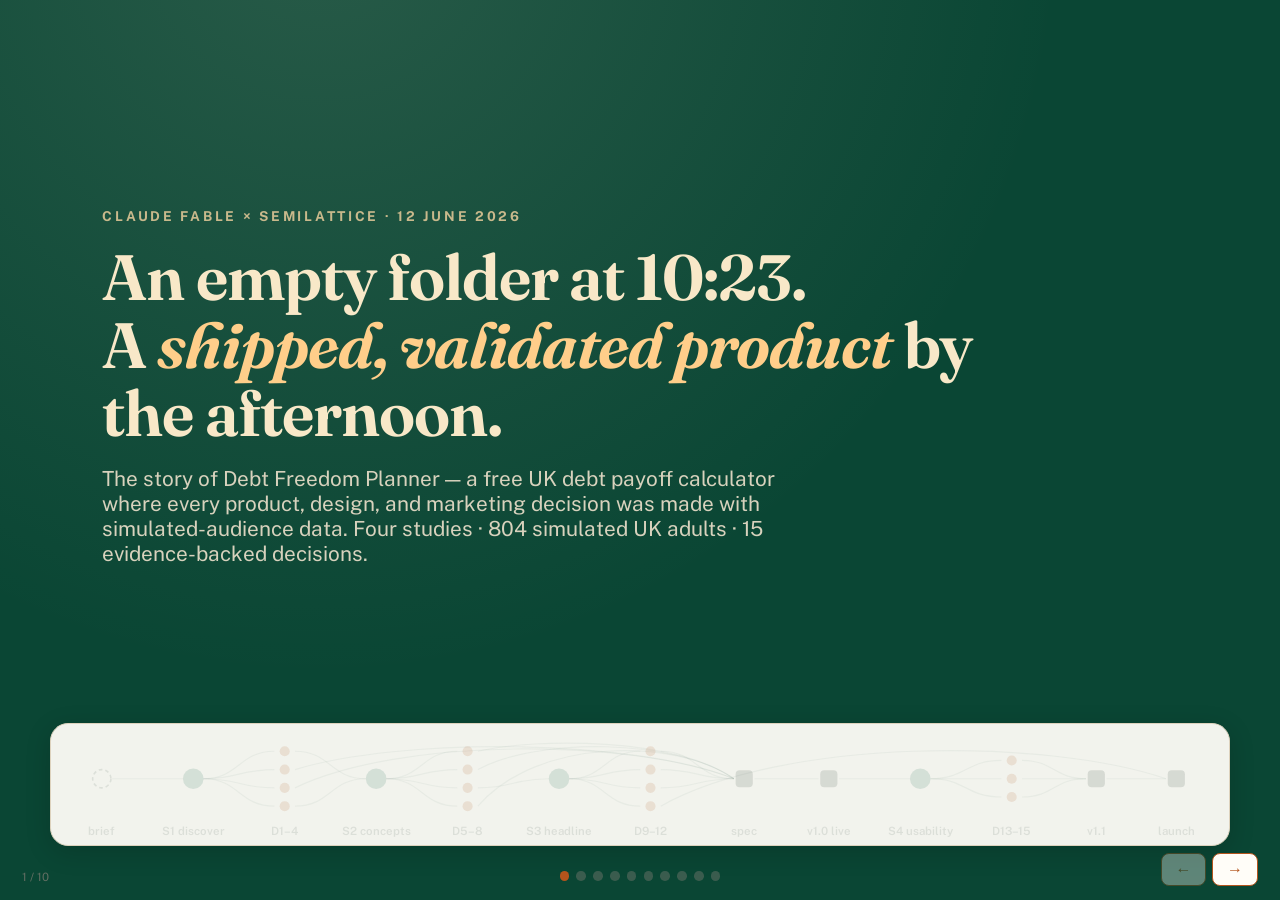
==== commit c7a9d6f3: "Link out to the four shareable Semilattice simulations across README, logs, report, deck, graph, and" ====
--- a/docs/deck.html
+++ b/docs/deck.html
@@ -25,6 +25,8 @@
 
   .eyebrow { font-size: clamp(0.7rem, 1.4vw, 0.85rem); font-weight: 700; letter-spacing: 0.2em; text-transform: uppercase; color: var(--copper); margin: 0 0 1.2rem; }
   .dark .eyebrow { color: #c9b98c; }
+  .eyebrow a { color: inherit; text-decoration: none; border-bottom: 1px solid currentColor; opacity: 0.85; }
+  .eyebrow a:hover { opacity: 1; }
   h1 { font-family: "Fraunces", serif; font-weight: 640; font-size: clamp(2rem, 5.2vw, 4rem); line-height: 1.06; letter-spacing: -0.015em; margin: 0 0 1.2rem; max-width: 22ch; }
   h1 em { font-style: italic; color: var(--copper); }
   .dark h1 em { color: #ffce8a; }
@@ -127,7 +129,7 @@
 
 <!-- 3 · DISCOVERY: THE PAIN -->
 <section class="slide">
-  <p class="eyebrow">Study 1 · Discovery — "what hurts most?"</p>
+  <p class="eyebrow">Study 1 · Discovery — "what hurts most?" · <a href="http://app.semilattice.ai/share/simulation/4d51bac5-793d-4f12-ad37-9204facee839" target="_blank" rel="noopener">view study ↗</a></p>
   <h1>Budgeting hurts <em>5× more</em> than anything else…</h1>
   <div class="chart">
     <div class="chart-title">"Which personal finance task frustrates you most?"</div>
@@ -141,7 +143,7 @@
 
 <!-- 4 · DISCOVERY: THE GAP -->
 <section class="slide">
-  <p class="eyebrow">Study 1 · Discovery — "why do current apps fail?"</p>
+  <p class="eyebrow">Study 1 · Discovery — "why do current apps fail?" · <a href="http://app.semilattice.ai/share/simulation/4d51bac5-793d-4f12-ad37-9204facee839" target="_blank" rel="noopener">view study ↗</a></p>
   <h1>…and people don&rsquo;t want another dashboard. <em>They want to be told what to do.</em></h1>
   <div class="chart">
     <div class="chart-title">Biggest frustration with money apps people have tried</div>
@@ -155,7 +157,7 @@
 
 <!-- 5 · CONCEPT HEAD-TO-HEAD -->
 <section class="slide">
-  <p class="eyebrow">Study 2 · Concept head-to-head</p>
+  <p class="eyebrow">Study 2 · Concept head-to-head · <a href="http://app.semilattice.ai/share/simulation/fad3e069-8821-433e-a4a8-5ae99ea1423e" target="_blank" rel="noopener">view study ↗</a></p>
   <h1>Three concepts entered. <em>One dominated both metrics.</em></h1>
   <div class="chart">
     <div class="chart-title">"Which would you try first?" — and who would <i>definitely</i> recommend it after use</div>
@@ -168,7 +170,7 @@
 
 <!-- 6 · HEADLINE TEST -->
 <section class="slide">
-  <p class="eyebrow">Study 3 · Headline test (5 options)</p>
+  <p class="eyebrow">Study 3 · Headline test (5 options) · <a href="http://app.semilattice.ai/share/simulation/916fc331-c222-4e14-8946-4e6dda7c9f85" target="_blank" rel="noopener">view study ↗</a></p>
   <h1>&ldquo;<em>Stop guessing.</em>&rdquo; beat every other headline — 2:1.</h1>
   <div class="chart">
     <div class="chart-title">Forced choice: "which would make you click?"</div>
@@ -196,7 +198,7 @@
 
 <!-- 8 · USABILITY -->
 <section class="slide">
-  <p class="eyebrow">Study 4 · Simulated usability test on the live URL</p>
+  <p class="eyebrow">Study 4 · Simulated usability test on the live URL · <a href="http://app.semilattice.ai/share/simulation/e974d13d-3f0e-4699-b4fe-6afda10b6764" target="_blank" rel="noopener">view study ↗</a></p>
   <h1>5 of 5 completed the flow. <em>All five said they&rsquo;d share it.</em></h1>
   <div class="stats3">
     <div class="stat"><div class="n">100%</div><div class="d">task completion — debt-free date, savings, monthly payments, strategy choice</div></div>
